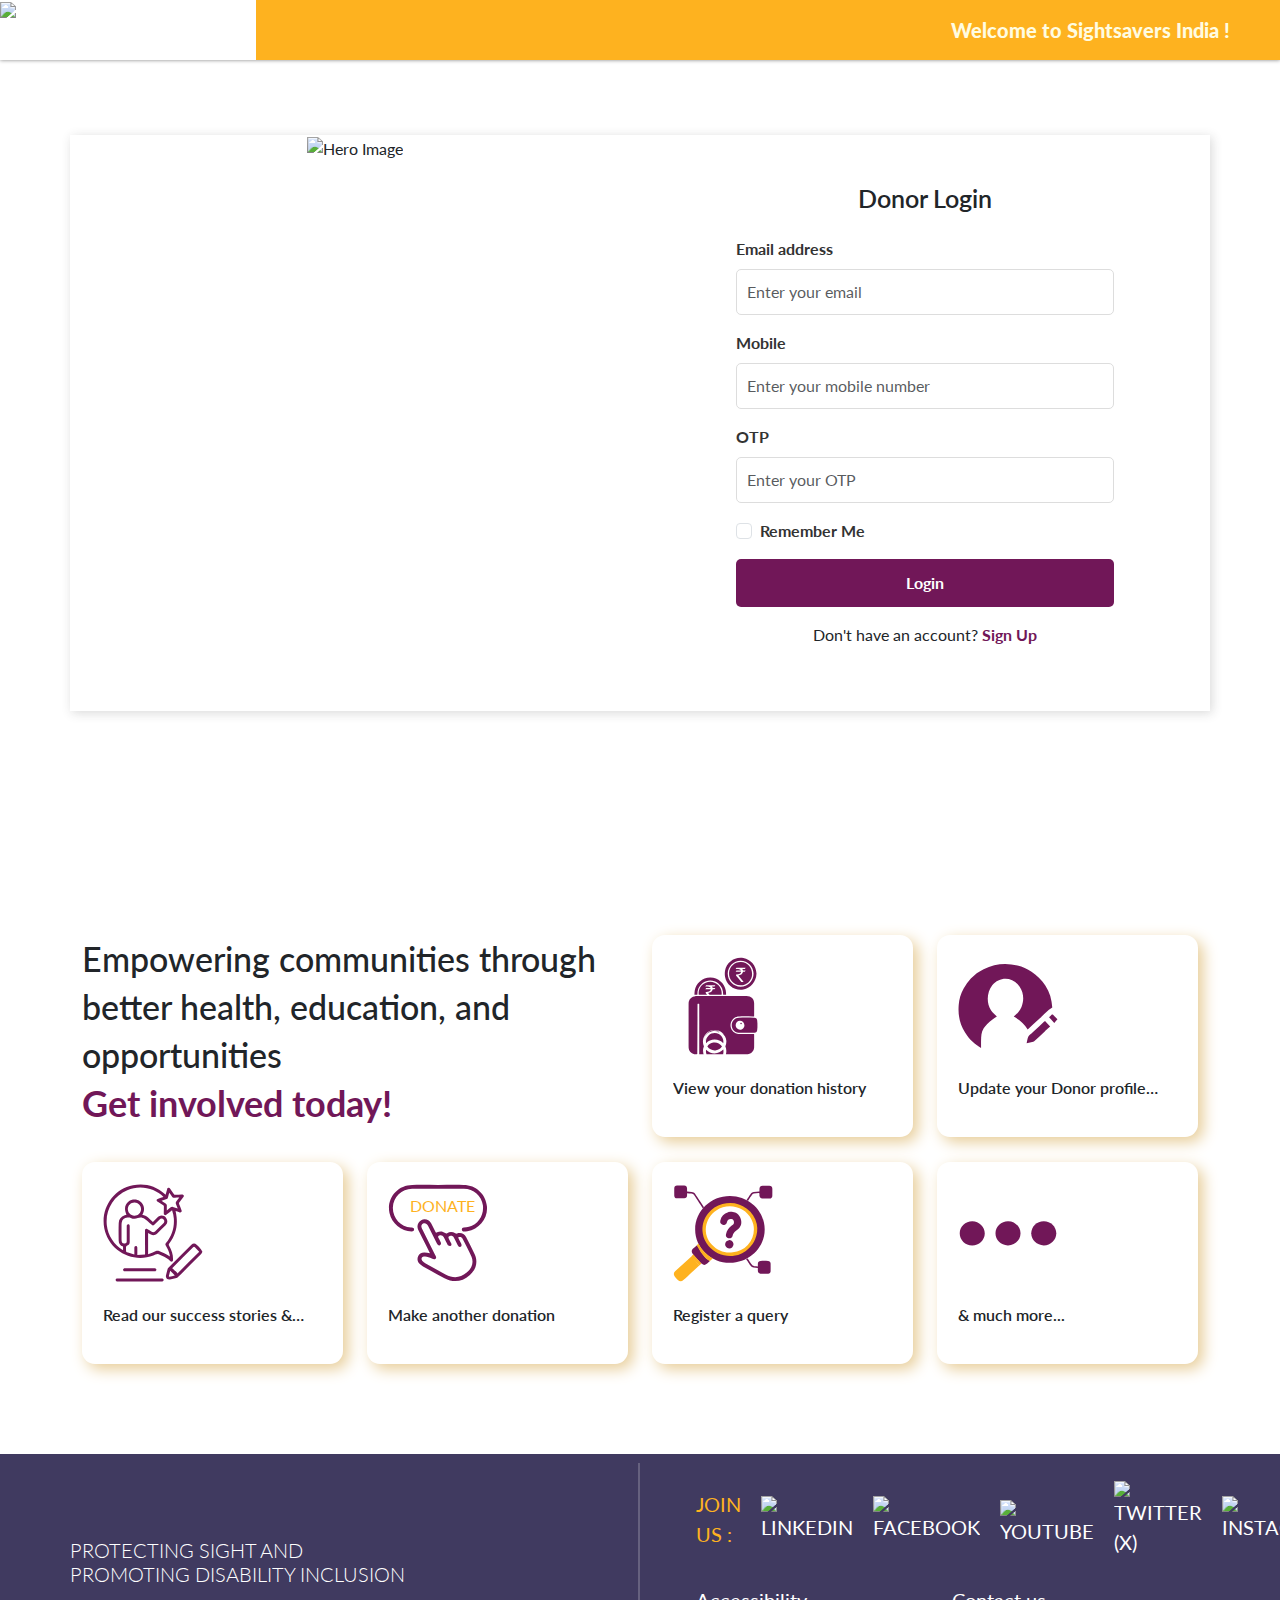
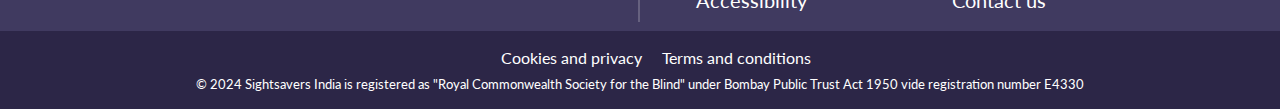
==== authPage.html @ 54d7e5cb "Add files via upload" ====
<!DOCTYPE html>
<html lang="en">

<head>
    <meta charset="UTF-8">
    <meta name="viewport" content="width=device-width, initial-scale=1.0">
    <title>Donate now!</title>
    <link href="https://cdn.jsdelivr.net/npm/bootstrap@5.3.0-alpha1/dist/css/bootstrap.min.css" rel="stylesheet">
    <link href="https://unpkg.com/swiper/swiper-bundle.min.css" rel="stylesheet">
    <!-- <link rel="stylesheet" href="https://cdnjs.cloudflare.com/ajax/libs/aos/2.3.4/aos.css" /> -->
    <link rel="stylesheet" href="style.css">
    <link rel="stylesheet" href="loginSignup.css">
    <style>
        svg {
            width: 100px;
            height: auto;
        }

        .st0 {
            fill: var(--primary-color);
        }

        .st1 {
            fill: var(--secondary-color);
        }

        .st2 {
            fill: var(--secondary-color);
        }
    </style>
</head>

<body>
    <header id="header" class="header_container">

        <div class="left_logo">
            <a href="https://www.sightsaversindia.org/" target="_blank">
                <img src="img/logo.png" alt="Sightsavers India Logo" class="img-fluid">
            </a>
        </div>

        <nav class="right_logo right_logo_auth">
            <div class="donar_name">Welcome to Sightsavers India !</div>
        </nav>

    </header>

    <main>
        <section class="auth_page">
            <div class="container">
                <div class="row row_wrap">
                    <!-- Image Column -->
                    <div class="col-md-6 col-12 login-col text-center login-left">
                        <img src="img/login_banner.webp" alt="Hero Image" class="img-fluid left_img">
                    </div>
                    <!-- Login/Signup Form Column -->
                    <div class="col-md-6 col-12 login-col">
                        <div class="loginwrap">
                            <form id="loginForm">
                                <h3 class="text-center mb-4">Donor Login </h3>
                                <div class="mb-3">
                                    <label for="email" class="form-label">Email address</label>
                                    <input type="email" class="form-control" id="email" placeholder="Enter your email">
                                </div>
                                <div class="mb-3">
                                    <label for="mobile" class="form-label">Mobile</label>
                                    <input type="text" class="form-control" id="mobile"
                                        placeholder="Enter your mobile number">
                                </div>
                                <div class="mb-3">
                                    <label for="otp" class="form-label">OTP</label>
                                    <input type="text" class="form-control" id="otp" placeholder="Enter your OTP" maxlength="6" inputmode="numeric">
                                </div>

                                <div class="mb-3 form-check">
                                    <input type="checkbox" class="form-check-input" id="rememberMe">
                                    <label class="form-check-label" for="rememberMe">Remember Me</label>
                                </div>
                                <button type="submit" class="login-btn">Login</button>
                                <div class="text-center mt-3">
                                    <p>Don't have an account? <a href="#" id="showSignup">Sign Up</a></p>
                                </div>
                            </form>

                            <!-- signup form  -->
                            <form id="signupForm">
                                <h3 class="text-center mb-4">Donor Register </h3>
                                <div class="mb-3">
                                    <label for="fname" class="form-label">Full Name</label>
                                    <input type="text" class="form-control" id="fname"
                                        placeholder="Enter your full name">
                                </div>
                                <div class="mb-3">
                                    <label for="remail" class="form-label">Email address</label>
                                    <input type="email" class="form-control" id="remail" placeholder="Enter your email">
                                </div>
                                <div class="mb-3">
                                    <label for="mobile" class="form-label">Mobile</label>
                                    <input type="text" class="form-control" id="mobile"
                                        placeholder="Enter your mobile number">
                                </div>
                                <div class="mb-3">
                                    <label for="otp" class="form-label">OTP</label>
                                    <input type="text" class="form-control" id="otp" placeholder="Enter your OTP" maxlength="6" inputmode="numeric">
                                </div>

                                <button type="submit" class="login-btn">Register</button>
                                <div class="text-center mt-3">
                                    <p>Already have an account? <a href="#" id="showLogin">Log in</a></p>
                                </div>
                            </form>
                        </div>
                    </div>
                </div>
            </div>
        </section>

        <section class="benefits-section">
            <div class="container">
                <div class="row">
                    <div class="col-lg-6 col-md-12  col-12">
                        <div class="benefits-heading">
                            <h2 class="benefits-title"><span>Empowering communities through better health, education,
                                    and opportunities</span><br><b>Get involved today! </b></h2>
                        </div>
                    </div>
                    <div class="col-lg-3 col-md-4 col-sm-6 ">
                        <div class="join-card">
                            <div class="join-icon">
                                <svg version="1.1" id="Layer_1" xmlns="http://www.w3.org/2000/svg"
                                    xmlns:xlink="http://www.w3.org/1999/xlink" x="0px" y="0px" viewBox="0 0 64 64"
                                    style="enable-background:new 0 0 64 64;" xml:space="preserve">
                                    <g>
                                        <path class="st0" d="M31.17,23.87c0,0.29-0.04,0.58-0.07,0.96c-0.61,0-3.97,0-7.3-0.01c-0.13,0-0.26,0-0.39,0
		c-0.23-0.28-0.45-0.56-0.68-0.84c-0.09-0.11-0.18-0.23-0.29-0.36c1.48-0.14,2.67-0.65,3.02-2.29c0.32,0,0.64,0,0.96,0
		c0.04,0,0.11-0.01,0.13-0.05c0.18-0.26,0.35-0.52,0.53-0.81h-1.63c-0.16-0.33-0.31-0.64-0.46-0.96h0.14c0.42,0,0.85,0,1.27,0
		c0.05,0,0.12-0.01,0.14-0.04c0.18-0.26,0.35-0.53,0.54-0.82h-0.16c-0.53,0-1.06,0-1.59,0.01c-1.31,0-2.63,0.01-3.94,0.01
		c-0.05,0-0.13,0.01-0.16,0.04c-0.18,0.26-0.35,0.52-0.55,0.82c0.55,0,1.06-0.01,1.57,0c0.51,0.01,1,0.13,1.42,0.46
		c0.15,0.12,0.28,0.27,0.36,0.47h-0.17c-0.83,0-1.66,0-2.5,0c-0.05,0-0.12,0-0.15,0.03c-0.19,0.26-0.37,0.53-0.56,0.83h3.49
		c-0.01,0.07-0.01,0.12-0.02,0.17c-0.09,0.63-0.48,1.01-1.05,1.24c-0.54,0.22-1.11,0.26-1.69,0.26c-0.14,0-0.29,0-0.43,0
		c0,0.25,0,0.49,0,0.73c0,0.05,0.03,0.1,0.06,0.14c0.27,0.32,0.54,0.64,0.81,0.96c-2.6,0.01-4.86,0.01-5.35,0.01
		c-0.03-0.38-0.07-0.67-0.07-0.96c-0.05-4.21,3.47-7.39,7.37-7.4C27.7,16.48,31.22,19.66,31.17,23.87z" />
                                        <path class="st0" d="M32.11,24.78c0.06-2.96-0.85-5.48-3.2-7.36c-1.49-1.2-3.18-1.79-5.06-1.79h0c-1.88,0-3.56,0.59-5.06,1.79
		c-2.35,1.88-3.26,4.41-3.2,7.36h-1.88c0.07-0.92,0.06-1.8,0.21-2.66c0.79-4.61,4.74-8.34,9.93-8.39h0
		c5.19,0.05,9.14,3.79,9.93,8.39c0.15,0.85,0.14,1.73,0.21,2.66H32.11z" />
                                        <path class="st0" d="M54.03,45.72c-0.04,0.49-0.11,0.99-0.13,1.48c-0.04,1.18-0.63,1.93-1.79,1.94c-3.39,0.04-6.79,0.1-10.18-0.03
		c-2.56-0.1-4.45-2.39-4.35-4.95c0.1-2.64,2.04-4.67,4.62-4.71c3.26-0.05,6.52-0.03,9.79-0.01c1.25,0.01,1.87,0.71,1.91,1.98
		c0.02,0.52,0.08,1.05,0.13,1.57C54.03,43.9,54.03,44.81,54.03,45.72z M45.71,44.25c-0.01-1.5-1.33-2.79-2.84-2.78
		c-1.53,0.02-2.78,1.29-2.78,2.83c0,1.53,1.28,2.83,2.79,2.83C44.4,47.14,45.72,45.8,45.71,44.25z" />
                                        <path class="st0" d="M19.6,62c0.03,0.29,0.08,0.57,0.15,0.84c-0.09,0-0.17,0-0.26,0c-0.11-0.88-0.08-1.76,0.12-2.63
		c0.01,0.03,0.01,0.06,0,0.09C19.54,60.86,19.54,61.43,19.6,62z" />
                                        <path class="st0"
                                            d="M21.56,51.94c-0.38,0.85-0.63,1.72-0.67,2.67C20.84,53.64,21.06,52.76,21.56,51.94z" />
                                        <path class="st0" d="M29.42,48.78c0,0,0,0.01,0,0.01c0.06,0.03,0.12,0.07,0.18,0.1c-1.16-0.55-2.39-0.64-3.64-0.53
		c0.54-0.11,1.09-0.12,1.63-0.09c-0.01-0.04-0.04-0.04-0.07-0.05c-0.02-0.01-0.05-0.02-0.07-0.03c0.85,0.05,1.64,0.29,2.37,0.72
		C29.69,48.87,29.55,48.82,29.42,48.78z" />
                                        <path class="st0" d="M29.93,48.42c-0.81-0.36-1.65-0.57-2.54-0.61c-1.96-0.09-3.72,0.48-5.25,1.71c-1.16,0.93-1.94,2.11-2.3,3.55
		c-0.02,0.08-0.04,0.17-0.08,0.24c0.39-2.09,1.48-3.69,3.3-4.78c2.35-1.4,5.07-1.16,6.95-0.09C29.99,48.47,29.96,48.44,29.93,48.42z
		" />
                                        <path class="st0" d="M31.3,57.77c0.05,0.07,0.05,0.12,0,0.2c-0.91,1.3-2.14,2.1-3.71,2.39c-0.11,0.02-0.22,0.03-0.33,0.05
		c-0.2,0.02-0.39,0.03-0.59,0.03c-1.96-0.05-3.52-0.86-4.65-2.47c-0.05-0.07-0.05-0.12,0-0.19c0.92-1.33,2.17-2.17,3.77-2.39
		C28.09,55.06,29.94,55.88,31.3,57.77z" />
                                        <path class="st0" d="M21.15,55.82c-0.16-0.93-0.1-1.84,0.19-2.72c0.29-0.89,0.77-1.66,1.45-2.3c1.81-1.74,4.47-2.02,6.54-0.89
		c2.14,1.17,3.28,3.53,2.85,5.91c-1.52-1.54-3.33-2.37-5.51-2.37C24.49,53.44,22.68,54.28,21.15,55.82z" />
                                        <path class="st0"
                                            d="M32.26,60.8c0,0.74-0.11,1.44-0.36,2.09c-3.86-0.01-7.67-0.03-10.49-0.04c-0.35-0.93-0.43-1.89-0.27-2.88
		c0-0.01,0.01-0.03,0.01-0.05c1.52,1.55,3.33,2.4,5.51,2.4c2.18,0,3.99-0.85,5.5-2.41C32.23,60.21,32.26,60.51,32.26,60.8z" />
                                        <path class="st0" d="M32.52,60.27c0.12,0.9,0.06,1.78-0.24,2.61h-0.16c0.15-0.4,0.25-0.81,0.31-1.25c0.09-0.64,0.07-1.28-0.06-1.91
		c-0.01-0.03-0.02-0.06,0-0.1C32.45,59.85,32.49,60.06,32.52,60.27z" />
                                        <path class="st0" d="M51.93,58.42c-0.03,2.36-1.9,4.42-4.2,4.46c-1.86,0.03-7.72,0.03-13.85,0.01c0.2-0.73,0.28-1.51,0.25-2.32
		c-0.03-0.91-0.24-1.79-0.6-2.63c-0.02-0.05-0.02-0.1,0-0.15c0.5-1.17,0.69-2.39,0.58-3.66c-0.08-0.9-0.34-1.75-0.8-2.53
		c-0.72-1.23-1.75-2.12-3.02-2.74c-0.23-0.11-0.48-0.21-0.72-0.32c0.24,0.06,0.48,0.15,0.71,0.25c0.84,0.35,1.59,0.83,2.26,1.44
		c-0.02-0.04-0.05-0.08-0.08-0.11c-0.2-0.24-0.4-0.47-0.62-0.68c-1.81-1.69-3.94-2.36-6.38-2c-1.65,0.24-3.06,1-4.21,2.2
		c-1.27,1.33-1.97,2.92-2.08,4.76c-0.07,1.17,0.13,2.31,0.59,3.39c0.03,0.06,0.03,0.1,0,0.16c-0.65,1.52-0.77,3.09-0.4,4.71
		c0.01,0.06,0.03,0.12,0.05,0.19c-1.5-0.01-2.46-0.01-2.61-0.01c0-0.23,0-21.55-0.01-31.95c0-0.38-1.1-0.35-1.1,0.04
		c-0.02,10.43-0.04,31.66-0.05,31.83c-2.53,0.79-5.26-1.02-5.6-3.69C10,58.61,9.98,58.16,9.98,57.7c0-8.93-0.01-17.86,0-26.8
		c0-0.59,0.02-1.18,0.14-1.75c0.42-1.98,2-3.29,4.1-3.47c0.29-0.03,0.59-0.02,0.88-0.02c10.64,0,21.29,0,31.93,0
		c3.03,0,4.88,1.8,4.9,4.81c0.02,2.51,0.01,5.03,0,7.54c0,0.18-0.02,0.36-0.04,0.63H51c-2.89,0-5.78-0.03-8.66,0.01
		c-2.9,0.04-5.17,2.14-5.5,5.04c-0.32,2.8,1.44,5.39,4.2,6.09c0.59,0.15,1.21,0.18,1.82,0.19c2.7,0.02,5.4,0.01,8.1,0.01h0.91
		c0.03,0.18,0.06,0.31,0.06,0.43C51.94,53.08,51.96,55.75,51.93,58.42z" />
                                        <path class="st0" d="M53.42,11.23c-0.17-5.08-3.63-9.19-8.41-10.02c-5.51-0.95-10.79,2.74-11.71,8.18
		c-0.11,0.65-0.16,1.29-0.16,1.92c0,0.63,0.05,1.27,0.16,1.92c0.92,5.44,6.2,9.13,11.71,8.18c4.78-0.82,8.23-4.94,8.41-10.02
		c0-0.03,0-0.06,0-0.09C53.43,11.28,53.43,11.26,53.42,11.23z M43.31,19.66c-4.52,0.03-8.25-3.69-8.28-8.25v-0.18
		c0.03-4.56,3.76-8.28,8.28-8.25c4.52,0.03,8.24,3.8,8.25,8.34C51.55,15.86,47.82,19.63,43.31,19.66z" />
                                        <path class="st0" d="M43.51,3.88c-4.07-0.13-7.49,3.02-7.65,7.03c-0.17,4.32,3,7.74,7.31,7.88c3.87,0.13,7.33-3.11,7.45-6.98
		C50.76,7.39,47.73,4.01,43.51,3.88z M44.82,9.25h1.63c-0.18,0.28-0.35,0.55-0.53,0.81c-0.02,0.03-0.08,0.04-0.13,0.05
		c-0.32,0-0.64,0-0.96,0c-0.35,1.64-1.54,2.15-3.02,2.29c0.1,0.13,0.19,0.25,0.29,0.36c0.96,1.2,1.93,2.4,2.89,3.6
		c0.05,0.06,0.07,0.15,0.11,0.22c-0.01,0.02-0.03,0.04-0.04,0.06c-0.41,0-0.82,0-1.22,0c-0.04,0-0.1-0.04-0.13-0.07
		c-1.1-1.3-2.2-2.6-3.29-3.9c-0.03-0.04-0.06-0.09-0.06-0.14c-0.01-0.24,0-0.49,0-0.73c0.14,0,0.28,0,0.43,0
		c0.58,0.01,1.15-0.04,1.69-0.26c0.57-0.23,0.96-0.61,1.05-1.24c0.01-0.05,0.01-0.11,0.02-0.17h-3.49c0.2-0.29,0.38-0.56,0.56-0.83
		c0.02-0.03,0.1-0.03,0.15-0.03c0.83,0,1.66,0,2.5,0h0.17c-0.08-0.2-0.21-0.35-0.36-0.47c-0.41-0.33-0.9-0.45-1.42-0.46
		c-0.51-0.01-1.02,0-1.57,0c0.2-0.3,0.37-0.57,0.55-0.82c0.02-0.03,0.1-0.04,0.16-0.04c1.31,0,2.63-0.01,3.94-0.01
		c0.53,0,1.06,0,1.59-0.01h0.16c-0.19,0.29-0.36,0.56-0.54,0.82c-0.02,0.03-0.09,0.04-0.14,0.04c-0.42,0-0.85,0-1.27,0h-0.14
		C44.51,8.61,44.66,8.92,44.82,9.25z" />
                                        <circle class="st0" cx="43.55" cy="43.25" r="0.49" />
                                    </g>
                                </svg>

                            </div>
                            <div class="join-content">
                                <p>View your donation history</p>
                            </div>
                        </div>
                    </div>
                    <div class="col-lg-3 col-md-4  col-sm-6">
                        <div class="join-card">
                            <div class="join-icon">
                                <svg version="1.1" id="Layer_1" xmlns="http://www.w3.org/2000/svg"
                                    xmlns:xlink="http://www.w3.org/1999/xlink" x="0px" y="0px" viewBox="0 0 64 64"
                                    style="enable-background:new 0 0 64 64;" xml:space="preserve">
                                    <g>
                                        <path class="st0" d="M60.33,33c-0.85,0.57-1.57,0.94-2.15,1.46c-1.95,1.77-3.85,3.6-5.78,5.39c-2.58,2.38-5.19,4.74-7.81,7.13
		c-2.2-3.6-5.25-6.27-8.9-8.19c0.99-0.96,2.04-1.82,2.86-2.85c0.82-1.03,1.62-2.16,2.09-3.38c1.71-4.47,1.49-8.91-1.18-12.92
		c-4.56-6.84-12.95-6.54-17.54-0.98c-3.31,4.02-4,11.28-0.83,16.02c1.02,1.53,2.51,2.75,3.77,4.1c-0.89,0.6-1.99,1.26-3,2.04
		c-1.1,0.85-2.18,1.74-3.15,2.74c-1.77,1.83-3.27,3.88-3.68,6.48c-0.2,1.27-0.23,2.57-0.26,3.86c-0.04,1.61-0.01,3.22-0.01,4.93
		c-2.05-1.09-3.74-2.46-5.38-3.94c-1.94-1.75-3.45-3.81-4.86-5.98c-3.5-5.37-4.57-11.29-4.07-17.57c0.3-3.74,1.27-7.35,3.17-10.59
		c1.31-2.23,2.86-4.37,4.59-6.28c2.3-2.54,5.09-4.54,8.19-6.05c6.94-3.38,14.18-4.17,21.69-2.28c3.21,0.81,6.18,2.12,8.97,3.92
		c3.58,2.31,6.46,5.26,8.82,8.81C58.76,23.19,60,27.94,60.33,33C60.33,33.08,60.31,33.16,60.33,33z" />
                                        <path class="st0"
                                            d="M55.7,41.54c1.07,1.17,2.13,2.33,3.28,3.58c-0.98,0.88-1.95,1.76-2.92,2.63c-0.18,0.16-0.36,0.33-0.53,0.49
		c-2.26,2.12-4.51,4.23-6.77,6.34c-0.17,0.16-0.38,0.33-0.6,0.37c-1.36,0.28-2.73,0.52-4.23,0.81c0.36-1.47,0.49-2.96,1.11-4.19
		c0.51-1,1.61-1.7,2.47-2.52c0.21-0.2,0.47-0.35,0.68-0.54c2.34-2.19,4.67-4.38,7-6.57C55.27,41.87,55.38,41.79,55.7,41.54z" />
                                        <path class="st0" d="M63.66,40.45c-0.68,0.78-1.3,1.49-2.05,2.36c-1.17-1.25-2.26-2.41-3.34-3.55c0.59-0.61,1.16-1.25,1.79-1.81
		c0.14-0.12,0.62-0.06,0.77,0.08C61.83,38.51,62.77,39.53,63.66,40.45z" />
                                    </g>
                                </svg>
                            </div>
                            <div class="join-content">
                                <p>Update your Donor profile information</p>
                            </div>
                        </div>
                    </div>
                    <div class="col-lg-3 col-md-4  col-sm-6 ">
                        <div class="join-card">
                            <div class="join-icon">
                                <svg version="1.1" id="Layer_1" xmlns="http://www.w3.org/2000/svg"
                                    xmlns:xlink="http://www.w3.org/1999/xlink" x="0px" y="0px" viewBox="0 0 64 64"
                                    style="enable-background:new 0 0 64 64;" xml:space="preserve">

                                    <g>
                                        <path class="st0" d="M40.08,7.5C40.4,6.31,40.71,5.21,41,4.1c0.13-0.48,0.27-0.92,0.84-1.03c0.56-0.1,0.87,0.24,1.15,0.65
		c0.8,1.15,1.6,2.3,2.44,3.43c0.15,0.21,0.5,0.38,0.75,0.38c1.38-0.03,2.76-0.12,4.14-0.2c0.52-0.03,1.01-0.03,1.3,0.5
		c0.27,0.51,0.02,0.9-0.28,1.3c-0.81,1.06-1.58,2.15-2.41,3.2c-0.33,0.41-0.35,0.76-0.16,1.23c0.5,1.21,0.95,2.44,1.42,3.66
		c0.19,0.48,0.34,0.96-0.09,1.39c-0.4,0.4-0.86,0.28-1.33,0.11c-0.76-0.27-1.52-0.51-2.31-0.78c0.23,1.36,0.52,2.63,0.66,3.93
		c0.67,6.24-0.92,11.88-4.72,16.88c-0.39,0.52-0.37,0.85-0.07,1.35c1.67,2.78,2.58,5.76,2.49,9.03c-0.01,0.5-0.04,0.97-0.58,1.18
		c-0.52,0.2-0.9-0.04-1.25-0.42c-1.46-1.58-3.31-2.57-5.26-3.39c-0.92-0.39-1.82-1.06-2.75-1.08c-0.91-0.02-1.83,0.61-2.74,0.96
		C18.73,51.6,3.57,43.21,0.81,28.98C-1.64,16.31,6.57,3.94,19.19,1.49c7.63-1.48,14.43,0.42,20.32,5.53
		C39.67,7.16,39.84,7.3,40.08,7.5z M42.82,47.11c-0.06-0.44-0.08-0.71-0.13-0.97c-0.37-2.23-1.45-4.17-2.54-6.1
		c-0.35-0.61-0.33-1.11,0.14-1.66c3.8-4.54,5.44-9.79,5.04-15.67c-0.12-1.8-0.49-3.56-1.14-5.34c-1.2,0.96-2.35,1.88-3.48,2.8
		c-0.39,0.31-0.77,0.57-1.29,0.31c-0.52-0.26-0.53-0.73-0.52-1.22c0.03-1.38,0.03-2.76,0.07-4.14c0.01-0.38-0.1-0.62-0.44-0.82
		c-1.17-0.73-2.31-1.51-3.47-2.25c-0.44-0.28-0.82-0.58-0.73-1.18c0.09-0.58,0.55-0.72,1.01-0.86c1.11-0.34,2.23-0.69,3.38-1.05
		c-5.36-5.42-14.64-7.94-23.16-4.37C6.62,8.31,1.39,17.25,2.45,27c0.36,3.31,1.48,6.38,3.29,9.17c1.81,2.8,4.14,5.07,7.09,6.8
		c0-0.88,0-1.62,0-2.37c-1.89-0.5-2.75-1.88-2.79-3.67c-0.08-3.8-0.12-7.61,0.02-11.41c0.09-2.44,1.45-4.13,3.8-4.94
		c0.38-0.13,0.77-0.23,1.16-0.34c-1.59-3.76-1.14-6.48,1.37-8.42c2.17-1.68,5.24-1.69,7.45-0.01c1.1,0.84,1.85,1.92,2.2,3.26
		c0.49,1.85,0.16,3.58-0.91,5.22c1.47,0.24,2.69,0.84,3.73,1.81c1,0.94,2,1.89,3.06,2.89c0.99-1.01,1.92-1.97,2.87-2.9
		c0.32-0.31,0.68-0.62,1.07-0.82c1.59-0.82,3.51-0.36,4.56,1.05c1.1,1.48,0.98,3.44-0.35,4.77c-1.76,1.76-3.57,3.48-5.37,5.2
		c-1.37,1.31-3.1,1.45-4.72,0.42c-0.37-0.24-0.75-0.46-1.12-0.68c0,4.5,0,8.92,0,13.58c1.78-0.73,3.42-1.37,5.02-2.09
		c0.56-0.25,1.03-0.33,1.61-0.08C37.93,44.53,40.47,45.45,42.82,47.11z M26.92,45.69c0-0.45,0-0.71,0-0.98
		c-0.02-4.71-0.04-9.42-0.06-14.12c0-1.16,0.68-1.56,1.68-0.97c0.8,0.47,1.59,0.96,2.37,1.45c1,0.63,1.73,0.58,2.57-0.22
		c1.7-1.63,3.39-3.27,5.07-4.91c0.83-0.82,0.91-1.87,0.23-2.59c-0.76-0.79-1.81-0.75-2.69,0.11c-1.09,1.08-2.18,2.18-3.27,3.26
		c-0.59,0.59-1.01,0.62-1.65,0.07c-0.93-0.8-1.81-1.64-2.73-2.45c-0.54-0.48-1.05-1.04-1.67-1.38c-1.41-0.78-2.86-1.23-4.51-0.51
		c-1.47,0.64-3.03,0.6-4.49-0.08c-0.71-0.33-1.38-0.35-2.1-0.26c-2.13,0.27-3.38,1.35-3.71,3.27c-0.08,0.49-0.09,0.99-0.09,1.49
		c-0.01,3.01-0.01,6.02,0,9.03c0,0.45,0.01,0.91,0.09,1.35c0.2,1.12,0.75,1.52,1.84,1.41c1.19-0.12,1.39-0.36,1.39-1.68
		c0-3.12,0-6.25,0-9.37c0-0.72,0.38-1.16,0.96-1.16c0.58,0,0.94,0.43,0.94,1.16c0,3.33,0,6.65,0,9.98c0,0.99-0.28,1.99-1.23,2.31
		c-1.19,0.4-1.19,1.19-1.12,2.13c0.02,0.23,0,0.45,0,0.68c0,1.35-0.02,1.39,1.28,1.84c1.31,0.45,2.64,0.81,4.05,1.24
		c0-0.43,0-0.65,0-0.88c0-1.15-0.01-2.31,0-3.46c0.01-0.68,0.38-1.1,0.94-1.11c0.56-0.01,0.94,0.41,0.96,1.08
		c0.01,0.25,0,0.5,0,0.75c0,1.24,0,2.48,0,3.9C23.67,45.95,25.26,45.82,26.92,45.69z M24.35,16.8c0.06-2.32-1.8-4.27-4.14-4.33
		c-2.31-0.06-4.28,1.83-4.33,4.15c-0.05,2.32,1.79,4.25,4.15,4.33C22.33,21.03,24.29,19.15,24.35,16.8z M47.83,16.39
		c-0.42-1.1-0.76-2.08-1.15-3.03c-0.22-0.54-0.16-0.99,0.2-1.45c0.64-0.81,1.24-1.65,1.95-2.59C47.79,9.37,46.89,9.36,46,9.47
		c-0.93,0.12-1.54-0.21-2.01-1.01c-0.45-0.76-1.01-1.45-1.59-2.27c-0.29,1.08-0.57,1.98-0.77,2.91c-0.16,0.75-0.56,1.16-1.31,1.35
		c-0.92,0.23-1.82,0.56-2.86,0.89c0.97,0.63,1.78,1.2,2.63,1.71c0.57,0.34,0.8,0.79,0.77,1.45c-0.04,0.98-0.01,1.97-0.01,3.09
		c0.9-0.72,1.71-1.36,2.5-2.02c0.43-0.36,0.86-0.44,1.38-0.25C45.71,15.68,46.7,16,47.83,16.39z" />
                                        <path class="st0" d="M63.62,44c-0.35,0.61-0.55,1.22-0.96,1.63c-4.92,4.94-9.86,9.85-14.81,14.76c-0.21,0.21-0.52,0.37-0.81,0.44
		c-1.38,0.34-2.77,0.68-4.16,0.96c-1.6,0.32-2.94-1.04-2.58-2.64c0.31-1.39,0.68-2.76,1.06-4.14c0.08-0.29,0.28-0.57,0.5-0.78
		c4.9-4.89,9.81-9.78,14.72-14.66c1.04-1.04,2.31-1.02,3.36,0.01c0.92,0.91,1.86,1.79,2.72,2.75C63.05,42.79,63.27,43.39,63.62,44z
		 M47.74,57.75c-0.11,0.11-0.21,0.22-0.32,0.32c0.04-0.01,0.09-0.02,0.12-0.04c4.58-4.55,9.15-9.1,13.73-13.64
		c0.29-0.29,0.28-0.51-0.01-0.79c-0.82-0.81-1.65-1.61-2.44-2.46c-0.42-0.46-0.69-0.45-1.14-0.01c-4.41,4.42-8.85,8.82-13.27,13.23
		c-0.12,0.12-0.22,0.26-0.33,0.39c0.11-0.08,0.22-0.17,0.33-0.25C45.52,55.58,46.63,56.66,47.74,57.75z M45.97,59.15
		c-1.04-1.04-1.95-1.94-2.97-2.95c-0.31,1.22-0.56,2.2-0.81,3.19c-0.09,0.35-0.02,0.64,0.4,0.55
		C43.64,59.71,44.68,59.45,45.97,59.15z" />
                                        <path class="st0"
                                            d="M23.47,62.99c-4.64,0-9.28,0-13.92,0c-0.2,0-0.41,0.01-0.61-0.01c-0.48-0.06-0.79-0.33-0.83-0.83
		c-0.05-0.53,0.21-0.87,0.7-1.01c0.19-0.06,0.4-0.04,0.61-0.04c9.35,0,18.69,0,28.04,0c0.18,0,0.37-0.02,0.54,0.02
		c0.53,0.12,0.85,0.45,0.81,1c-0.04,0.51-0.36,0.82-0.88,0.87c-0.2,0.02-0.41,0.01-0.61,0.01C32.71,62.99,28.09,62.99,23.47,62.99z" />
                                        <path class="st0" d="M23.48,56.48c-3.12,0-6.25,0-9.37,0c-0.25,0-0.57,0.05-0.72-0.08c-0.27-0.23-0.59-0.58-0.58-0.88
		c0-0.29,0.33-0.64,0.61-0.85c0.18-0.14,0.52-0.09,0.79-0.09c6.18,0,12.36,0,18.54,0c0.14,0,0.27-0.01,0.41,0
		c0.62,0.04,1.02,0.43,1.02,0.96c-0.01,0.53-0.41,0.92-1.04,0.93c-1.68,0.01-3.35,0.01-5.03,0.01
		C26.56,56.48,25.02,56.48,23.48,56.48z" />
                                    </g>
                                </svg>

                            </div>
                            <div class="join-content">
                                <p>Read our success stories & know how we have been making a CHANGE</p>
                            </div>
                        </div>
                    </div>
                    <div class="col-lg-3 col-md-4  col-sm-6 ">
                        <div class="join-card">
                            <div class="join-icon">
                                <svg version="1.1" id="Layer_1" xmlns="http://www.w3.org/2000/svg"
                                    xmlns:xlink="http://www.w3.org/1999/xlink" x="0px" y="0px" viewBox="0 0 64 64"
                                    style="enable-background:new 0 0 64 64;" xml:space="preserve">
                                    <g>
                                        <path class="st0"
                                            d="M32.05,1.2c5.43,0,10.87-0.01,16.3,0c8,0.01,14.26,5.82,14.98,13.88c0.67,7.5-4.9,14.49-12.56,15.76
                               c-0.71,0.12-1.45,0.16-2.17,0.17c-0.73,0-1.3-0.33-1.35-1.14c-0.04-0.85,0.48-1.23,1.27-1.33c1.09-0.14,2.22-0.19,3.27-0.48
                               c6.01-1.63,9.75-7.44,8.94-13.78C59.98,8.29,54.7,3.68,48.54,3.67c-11.04-0.02-22.08-0.01-33.12,0C8.76,3.67,3.3,9,3.12,15.64
                               C2.92,22.46,8.02,28.1,14.73,28.5c0.17,0.01,0.35,0.02,0.52,0.02c0.82,0.04,1.43,0.32,1.45,1.26c0.01,0.79-0.58,1.24-1.59,1.23
                               c-6.67-0.05-12.76-5.1-14.16-11.74C-1.04,9.88,5.91,1.25,15.54,1.2C21.05,1.18,26.55,1.2,32.05,1.2z" />
                                        <path class="st0" d="M26.85,44.98c-1.34-2.68-2.63-5.28-3.92-7.87c-1.18-2.35-2.37-4.69-3.53-7.05c-1.18-2.38-0.38-5.07,1.86-6.27
                               c2.24-1.21,5.06-0.36,6.34,1.97c0.91,1.67,1.72,3.39,2.57,5.09c0.17,0.33,0.35,0.66,0.57,1.05c0.27-0.13,0.49-0.21,0.69-0.32
                               c1.81-0.95,3.54-0.79,5.16,0.41c0.45,0.33,0.72,0.43,1.24,0.11c1.76-1.09,3.52-1.02,5.26,0.13c0.28,0.18,0.77,0.22,1.1,0.11
                               c2.29-0.75,4.65,0.03,5.78,2.19c1.94,3.71,3.87,7.43,5.58,11.24c2.11,4.71,0.85,9.53-3.12,13.04c-5.02,4.44-10.34,5.2-16.29,2.11
                               c-4.63-2.4-9.16-5.01-13.71-7.56c-0.75-0.42-1.44-0.97-2.07-1.55c-1.47-1.36-1.83-2.97-1.14-4.71c0.64-1.62,2.19-2.65,4.12-2.58
                               C24.44,44.57,25.56,44.81,26.85,44.98z M44.89,34.84c0.61,1.23,1.22,2.46,1.84,3.69c0.57,1.14,0.47,1.88-0.29,2.24
                               c-0.73,0.35-1.35,0-1.9-1.08c-0.78-1.54-1.54-3.1-2.33-4.63c-0.57-1.1-1.53-1.49-2.58-1.11c-1.04,0.37-1.17,0.7-0.69,1.68
                               c0.52,1.06,1.06,2.1,1.56,3.16c0.32,0.69,0.03,1.35-0.6,1.53c-0.44,0.12-1.06-0.19-1.53-0.43c-0.23-0.12-0.32-0.52-0.46-0.79
                               c-0.73-1.45-1.43-2.92-2.19-4.36c-0.61-1.15-1.8-1.57-2.89-1.09c-0.67,0.29-0.99,0.66-0.56,1.43c0.56,0.99,1.06,2.02,1.52,3.06
                               c0.3,0.69,0.12,1.31-0.6,1.66c-0.69,0.33-1.2,0.02-1.59-0.56c-0.15-0.23-0.26-0.49-0.39-0.73c-1.87-3.74-3.73-7.49-5.6-11.23
                               c-0.69-1.38-2.02-1.93-3.15-1.34c-1.15,0.6-1.44,1.83-0.74,3.23c2.81,5.63,5.64,11.25,8.45,16.89c0.37,0.74,1.09,1.52,0.31,2.36
                               c-0.83,0.89-1.64,0.16-2.45-0.17c-1.66-0.69-3.32-1.49-5.18-1.17c-0.51,0.09-1.16,0.6-1.33,1.06c-0.17,0.47,0.02,1.28,0.36,1.66
                               c0.61,0.68,1.4,1.24,2.21,1.69c4.22,2.37,8.44,4.74,12.71,7.02c5.11,2.73,9.31,2.32,13.57-1.19c3.33-2.75,4.63-6.4,3.07-10.05
                               c-1.69-3.97-3.75-7.78-5.71-11.63C47.17,34.56,46.14,34.32,44.89,34.84z" />
                                        <text transform="matrix(1 0 0 1 14.0554 18.6468)" class="st0 st1 st2"
                                            font-size="10">DONATE</text>
                                    </g>
                                </svg>
                            </div>
                            <div class="join-content">
                                <p>Make another donation</p>
                            </div>
                        </div>
                    </div>
                    <div class="col-lg-3 col-md-4  col-sm-6 ">
                        <div class="join-card">
                            <div class="join-icon">
                                <svg version="1.1" id="Layer_1" xmlns="http://www.w3.org/2000/svg"
                                    xmlns:xlink="http://www.w3.org/1999/xlink" x="0px" y="0px" viewBox="0 0 64 64"
                                    style="enable-background:new 0 0 64 64;" xml:space="preserve">

                                    <g>
                                        <path class="st0" d="M19.84,15.52c-0.2,0.31-0.45,0.57-0.73,0.8c-0.3-0.5-4.01-6.1-5.53-8.43c-0.46-0.7-0.99-1.08-1.85-1.1
		c-0.91-0.02-1.81-0.16-2.71-0.24c-0.01,0.49,0,0.99-0.02,1.48C8.96,9.12,8.32,9.79,7.24,9.8c-1.58,0.02-3.16,0.02-4.74,0
		C1.49,9.79,0.83,9.16,0.81,8.13c-0.04-1.6-0.04-3.21,0-4.81c0.02-1.06,0.68-1.67,1.75-1.69c1.56-0.02,3.11-0.02,4.66,0
		C8.3,1.65,8.96,2.33,8.99,3.41C9.01,4.1,9,4.79,9.01,5.48c1,0.1,2.01,0.22,3.01,0.31c0.88,0.07,1.62,0.39,2.12,1.15
		C15.73,9.37,19.53,15.08,19.84,15.52z" />
                                        <path class="st0" d="M62.47,56.43c-0.02,0.89-0.66,1.55-1.54,1.57c-1.67,0.03-3.35,0.03-5.03,0c-0.92-0.02-1.54-0.68-1.58-1.62
		c-0.03-0.64-0.02-1.28-0.02-1.92c-0.92-0.11-1.84-0.23-2.76-0.32c-0.73-0.07-1.33-0.37-1.74-0.96c-0.74-1.09-2.74-4.17-3.06-4.57
		c0.31-0.17,0.61-0.33,0.92-0.5c0.31,0.47,2.01,2.98,2.49,3.8c0.46,0.78,1.02,1.27,1.96,1.29c0.73,0.02,1.46,0.11,2.19,0.18
		c0.01-0.62,0-1.23,0.02-1.85c0.04-0.99,0.71-1.66,1.7-1.68c1.6-0.02,3.2-0.02,4.8,0c0.96,0.01,1.64,0.67,1.65,1.62
		C62.5,53.13,62.5,54.78,62.47,56.43z" />
                                        <path class="st0" d="M63.57,8.08c-0.01,1.13-0.64,1.82-1.76,1.85c-1.58,0.04-3.15,0.04-4.73,0c-0.94-0.02-1.42-0.48-1.65-1.38
		c-0.22-0.5-0.1-1.02-0.09-1.53c0-0.45-0.11-0.62-0.58-0.56c-1.02,0.12-2.06,0.2-3.08,0.31c-0.49,0.06-0.84,0.35-1.11,0.77
		c-0.58,0.88-2.35,3.45-2.54,3.93c-0.33-0.14-0.67-0.27-0.91-0.56c0.24-0.37,2.09-3.14,2.77-4.16c0.41-0.61,1.02-0.92,1.74-1
		c1.22-0.12,2.45-0.22,3.68-0.33c0.02-0.61,0.02-1.23,0.05-1.84c0.06-1.21,0.71-1.84,1.93-1.85c1.45-0.01,2.91-0.01,4.36,0
		c1.24,0.01,1.92,0.68,1.93,1.92C63.59,5.13,63.59,6.6,63.57,8.08z" />
                                        <path class="st0" d="M36.43,8.31c-12.29,0-22.25,9.57-22.25,21.38s9.96,21.38,22.25,21.38c12.29,0,22.25-9.57,22.25-21.38
		S48.72,8.31,36.43,8.31z M36.43,45.94c-9.34,0-16.91-7.27-16.91-16.25c0-8.97,7.57-16.25,16.91-16.25s16.91,7.27,16.91,16.25
		C53.34,38.66,45.77,45.94,36.43,45.94z" />
                                        <path class="st1" d="M16.8,52.8c-2.46,2.27-4.92,4.54-7.39,6.8c-0.92,0.85-1.85,1.7-2.78,2.54c-1.15,1.04-2.47,1-3.53-0.12
		c-0.64-0.68-1.27-1.37-1.89-2.07c-0.96-1.08-0.92-2.45,0.14-3.43c3.41-3.13,6.83-6.24,10.25-9.36c0.18,0.02,0.31,0.14,0.43,0.26
		c1.58,1.61,3.08,3.3,4.56,5C16.7,52.52,16.79,52.64,16.8,52.8z" />
                                        <path class="st0"
                                            d="M23.62,49.99c-0.64,0.45-1.11,1.09-1.74,1.56c-1.53,1.13-2.1,1.15-3.64,0.04c-0.79-0.39-1.19-1.17-1.75-1.78
		c-1.2-1.31-2.44-2.58-3.53-3.97c-0.21-0.62-0.8-1.01-0.92-1.71c-0.13-0.83,0.06-1.55,0.65-2.05c0.84-0.71,1.56-1.55,2.49-2.16
		c0.41,0,0.5,0.35,0.64,0.61c1.31,2.41,2.77,4.71,4.59,6.77c0.69,0.78,1.5,1.41,2.33,2.04C23.03,49.55,23.39,49.68,23.62,49.99z" />
                                        <path class="st2" d="M23.62,49.99c-1.37-0.56-2.42-1.55-3.38-2.63c-1.88-2.09-3.36-4.45-4.66-6.92c-0.1-0.19-0.26-0.35-0.4-0.52
		c0.35-0.39,0.71-0.77,1.06-1.16c2.07,4.14,5.22,7.25,9.22,9.54C24.86,48.85,24.22,49.44,23.62,49.99z" />
                                        <path class="st2" d="M12.96,45.83c0.16,0,0.27,0.1,0.37,0.21c1.59,1.76,3.18,3.52,4.77,5.29c0.06,0.07,0.1,0.17,0.15,0.25
		c-0.48,0.4-0.95,0.81-1.43,1.21c-1.17-1.26-2.34-2.52-3.51-3.78c-0.57-0.61-1.12-1.24-1.69-1.86
		C12.06,46.71,12.51,46.27,12.96,45.83z" />
                                        <path class="st1" d="M53.61,26.21c-0.88-4.04-3.08-7.29-6.35-9.74c-4.69-3.51-9.96-4.5-15.63-2.97c-3.71,1.01-6.8,3.02-9.21,6.06
		c-2.99,3.78-4.06,8.09-3.35,12.8c0.45,2.97,1.7,5.67,3.68,7.93c3.66,4.17,8.3,6.32,13.87,6.44c0.37,0,0.74-0.02,1.11,0
		c0.4,0.03,0.78-0.09,1.16-0.14c3.89-0.49,7.14-2.3,9.87-5.01c1.63-1.61,2.91-3.51,3.8-5.66C53.86,32.78,54.33,29.55,53.61,26.21z
		 M51.77,29.79c-0.04,3.78-1.31,7.05-3.91,9.83c-2.61,2.79-5.86,4.28-9.58,4.74c-5.25,0.65-9.72-1.02-13.35-4.84
		c-6.18-6.5-4.85-16.92,2.75-21.98c7.8-5.19,18.6-2.38,22.63,5.9C51.28,25.45,51.82,27.55,51.77,29.79z" />
                                        <path class="st0" d="M37.81,41.2c-0.87,0.82-2.22,0.89-3.24,0.18c-0.97-0.69-1.4-1.69-1.13-2.72c0.31-1.19,1.08-1.88,2.3-2.08
		c0.94-0.15,1.96,0.34,2.54,1.25C39.01,39.06,38.85,40.23,37.81,41.2z" />
                                        <path class="st0" d="M43.17,27.49c-0.58,1.37-1.71,2.26-2.84,3.14c-1.11,0.86-1.88,1.91-2.22,3.29c-0.35,1.38-1.92,1.87-3.38,1.11
		c-0.82-0.55-1.01-1.31-0.81-2.25c0.52-2.32,1.83-4.1,3.67-5.54c0.37-0.29,0.7-0.62,1.06-0.92c0.67-0.55,0.47-2.8-0.72-3.17
		c-1.53-0.48-3.04,0.03-3.37,1.77c-0.19,0.99-0.73,1.67-1.72,1.9c-0.9,0.22-1.64-0.14-2.21-0.84c-0.49-0.61-0.42-1.33-0.34-2.05
		c0.65-2.73,2.3-4.51,5.02-5.25c0.28-0.08,4.56-1.18,7.25,2.54C43.67,22.73,44.25,25.69,43.17,27.49z" />
                                    </g>
                                </svg>
                            </div>
                            <div class="join-content">
                                <p>Register a query</p>
                            </div>
                        </div>
                    </div>
                    <div class="col-lg-3 col-md-4  col-sm-6">
                        <div class="join-card">
                            <div class="join-icon">
                                <svg version="1.1" id="Layer_1" xmlns="http://www.w3.org/2000/svg"
                                    xmlns:xlink="http://www.w3.org/1999/xlink" x="0px" y="0px" viewBox="0 0 64 64"
                                    style="enable-background:new 0 0 64 64;" xml:space="preserve">
                                    <g>
                                        <path class="st0" d="M46.87,32.23c-0.02-4.29,3.61-7.8,8.04-7.78c4.37,0.02,7.98,3.51,7.99,7.73c0.01,4.3-3.61,7.8-8.04,7.78
		C50.48,39.93,46.89,36.46,46.87,32.23z" />
                                        <path class="st0" d="M17.13,32.3c-0.02,4.18-3.71,7.68-8.06,7.65c-4.43-0.03-8-3.54-7.97-7.85c0.03-4.21,3.66-7.67,8.04-7.66
		C13.55,24.46,17.15,28.01,17.13,32.3z" />
                                        <path class="st0" d="M40.01,32.25c-0.06,4.29-3.77,7.79-8.16,7.7c-4.41-0.09-7.93-3.6-7.86-7.85c0.06-4.24,3.71-7.69,8.09-7.65
		C36.45,24.49,40.07,28.05,40.01,32.25z" />
                                    </g>
                                </svg>

                            </div>
                            <div class="join-content">
                                <p>& much more...</p>
                            </div>
                        </div>
                    </div>

                </div>
            </div>
        </section>

    </main>

    <footer>
        <div class="container">
            <div class="footer_wrapper">
                <div class="row top_footer">
                    <div class="col-md-6 footer_left">
                        <div class="footer_logo">
                            <img src="img/flogo.png" alt="">

                        </div>
                        <div class="footer_text">
                            PROTECTING SIGHT AND <br> PROMOTING DISABILITY INCLUSION
                        </div>
                    </div>
                    <div class="col-md-6">
                        <div class="social_media">Join us :
                            <div class="icons_box">
                                <a href="https://www.linkedin.com/in/sightsavers-india-16395093/" target="_blank">
                                    <img src="img/linkedin.png" alt="LinkedIn">
                                </a>
                            </div>
                            <div class="icons_box">
                                <a href="https://www.facebook.com/SightsaversIndia/" target="_blank">
                                    <img src="img/facebook-app-symbol.png" alt="Facebook">
                                </a>
                            </div>
                            <div class="icons_box pt-2">
                                <a href="https://www.youtube.com/user/SightsaversIN" target="_blank">
                                    <img src="img/youtube.png" alt="YouTube">
                                </a>
                            </div>
                            <div class="icons_box">
                                <a href="https://x.com/sightsaversIN" target="_blank">
                                    <img src="img/twitter.png" alt="Twitter (X)">
                                </a>
                            </div>
                            <div class="icons_box">
                                <a href="https://www.instagram.com/sightsaversin/" target="_blank">
                                    <img src="img/instagram.png" alt="Instagram">
                                </a>
                            </div>
                        </div>
                        <div class="listings">
                            <ul>
                                <!-- <li><a href="#">Careers</a></li> -->
                                <li><a href="https://www.sightsaversindia.org/accessibility/">Accessibility</a></li>
                                <!-- <li><a href="#">News and Blogs</a></li> -->
                                <li><a href="https://www.sightsaversindia.org/contact-us/">Contact us</a></li>
                            </ul>
                        </div>
                    </div>
                </div>
            </div>
        </div>
        <div class="copyright">
            <div class="copylisting">
                <ul>
                    <li><a href="https://www.sightsaversindia.org/privacy-and-cookies/">Cookies and privacy</a></li>
                    <li><a href="https://www.sightsaversindia.org/terms-and-conditions/">Terms and conditions</a></li>
                    <!-- <li><a href="#">Modern slavery</a></li>
                    <li><a href="#">Safeguarding</a></li> -->
                </ul>
            </div>
            <p class="mb-0">© 2024 Sightsavers India is registered as "Royal Commonwealth Society for the Blind"
                under Bombay Public Trust Act 1950 vide registration number E4330</p>
        </div>
    </footer>


    <script src="https://cdn.jsdelivr.net/npm/bootstrap@5.3.0-alpha1/dist/js/bootstrap.bundle.min.js"></script>
    <script src="https://unpkg.com/swiper/swiper-bundle.min.js"></script>
    <!-- <script src="https://cdnjs.cloudflare.com/ajax/libs/aos/2.3.4/aos.js"></script> -->
    <script>
        document.addEventListener("DOMContentLoaded", function () {
            // Get references to the forms and buttons
            const loginForm = document.getElementById("loginForm");
            const signupForm = document.getElementById("signupForm");
            const showLoginBtn = document.getElementById("showLogin");
            const showSignupBtn = document.getElementById("showSignup");

            // Initially show the login form and hide the signup form
            signupForm.style.display = "none";

            // Handle click on the "Sign Up" button
            showSignupBtn.addEventListener("click", function () {
                loginForm.style.display = "none";
                signupForm.style.display = "block";
            });

            // Handle click on the "Login" button
            showLoginBtn.addEventListener("click", function () {
                signupForm.style.display = "none";
                loginForm.style.display = "block";
            });
        });

    </script>
</body>

</html>
---- style.css ----
@import url('https://fonts.googleapis.com/css2?family=Lato:ital,wght@0,100;0,300;0,400;0,700;0,900;1,100;1,300;1,400;1,700;1,900&display=swap');
* {
    margin: 0;
    padding: 0;
}
:root {
    --primary-color: #711758;   /* Primary color */
    --secondary-color: #feb21f;  /* Secondary color */
}


body {
    font-family: "Lato",sans-serif;
    overflow-x: hidden;
}
section{
    overflow-x: hidden;
}
a {
    color: #fff;
    text-decoration: none;
}

#header {
    display: flex;
    align-items: center;
    justify-content: space-between;
    position: fixed;
    width: 100%;
    z-index: 999;
    background: #fff;
    box-shadow: 0 0 4px grey;
}
nav.right_logo {
    width: 80%;
    background: var(--secondary-color);
    padding: 5px 50px;
    display: flex;
    align-items: center;
    justify-content: space-between;
}
.contact_info {
    display: flex;
    gap: 30px;
    list-style: none;
    justify-content: end;
    align-items: center;
    padding: 8px 0;
    margin: 0;
}
.animate-text {
    font-size: 95px;
    font-weight: 900;
    line-height: initial;
    text-shadow: 0 0 16px #000000;
}
.org .contri{
    font-weight: 700;
    /* text-shadow: 0 0 2px red;
    color: var(--primary-color);
    -webkit-text-stroke: .3px red; */
}
.line2{
    color: var(--secondary-color);
}
.contact_info a {
    color: #fff;
    text-decoration: none;
}
img.header_icon {
    width: 25px;
    height: auto;
}
.banner_section {
    height: 100vh;
    position: relative;
    overflow: hidden;
    /* background: url(./img/banner.jpg); */
    background-repeat: no-repeat;
    background-size: cover;
    background-position: center;
}

.banner_overlay {
    height: 100%;
    width: 100%;
    position: absolute;
    z-index: 1;
    background: linear-gradient(to top right, #1b1a1b, transparent);
}

h1.banner_text span {
    color: var(--secondary-color);
    font-family: "Lato", sans-serif;;
    font-weight: 700;
}

.banner_text {
    font-size: 85px;
    position: absolute;
    top: 30%;
    color: #fff;
}
.cards_row {
    display: flex;
    align-items: center;
    justify-content: center;
    position: relative;
    gap: 35px;
}

.cards {
    width: 33%;
    height: 50vh;
    background-color: var(--secondary-color);
    box-shadow: 0 4px 10px #9f9595;
    color: white;
    font-size: 25px;
    font-weight: 700;
    text-align: center;
    position: relative;
    overflow: hidden;
    z-index: 2;
    display: flex;
    align-items: center;
    justify-content: center;
    transition: .5s cubic-bezier(0.6, -0.28, 0.735, 0.045);
    border-radius: 35px;
}

.cards:nth-child(2) {
    background: var(--primary-color);
    z-index: 5;
}
.cards:nth-child(2) .icon_box{
    background-color: var(--secondary-color);
}
.cards:hover{
    transition: .5s cubic-bezier(0.6, -0.28, 0.735, 0.045);
    box-shadow: 1px 5px 20px #474545;
}
.cards_section {
    padding: 0 0 65px;
    position: relative;
}

section.details_section {
    /* padding: 65px 0; */
    position: relative;
    /* min-height: 50vh; */
    background: url(./img/sightsavers_10317063502.jpg);
    background-repeat: no-repeat;
    background-size: cover;
}

.details_overlay {
    background: #e1e3bfcf;
    height: 100%;
    position: absolute;
    width: 100%;
}

.text_wrapper {
    position: relative;
    padding: 65px 0;
    line-height: initial;
    color: var(--primary-color);
    display: flex;
    align-items: center;
    height: 100%;
}

.top_text {
    font-size: 40px;
    font-weight: 900;
    margin: 0;
}

.mid_text {
    font-size: 40px;
    margin: 0;
}

.bottom_text {
    font-size: 90px;
    font-weight: 900;
    font-family: "Lato", sans-serif;;
    margin: 0;
    margin-left: -5px;
    padding: 0;
}

.square_grid {
    padding: 15% 10%;
}

.square_grid_content {
    display: grid;
    grid-template-columns: repeat(2, 1fr);
    grid-template-rows: repeat(2, 1fr);
    gap: 0;
    width: 100%;
    height: 50vh;
    box-shadow: 0 5px 35px #5c5c5c;
    place-content: center;
    position: relative;
}

.grid_card_content {
    background-color: #feb21fbf;
    width: 100%;
    height: 100%;
    display: flex;
    position: absolute;
    justify-content: center;
    align-items: center;
    text-align: center;
    top: 0;
    left: 0;
    z-index: 3;
}

.square_grid_content:after {
    content: '';
    position: absolute;
    height: 80px;
    width: 80px;
    background: #54545440;
    top: 39%;
    left: 40%;
    border-radius: 50%;
}

.grid_card_content2 {
    background-color: #615c7dc4;
} 

.grid_card_content3 {
    background-color: #711758ad;
}

.grid_card_content {
    font-size: 16px;
    color: white;
    /* font-weight: 600; */
    text-shadow: 0 2px 4px grey;
    animation: slideInLeft 1s ease-out forwards;
}

.text_content {
    padding: 40px 0 0 0;
}

.grid_card {
    position: relative;
    overflow: hidden;
}

.grid_img {
    width: 100%;
    height: 100%;
}

.grid_img img {
    width: 100%;
    height: 100%;
    object-fit: cover;
    transition: .4s;
    transform: scale(1);
}

.grid_card_content:hover + .grid_img img {
    transition: .4s;
    transform: scale(1.2);
}

.query_content {
    display: flex;
    justify-content: space-evenly;
    align-items: center;
}

section.query_section {
    background: #2c2647;
    padding: 45px 0;
}

.text {
    color: white;
    font-size: 25px;
}

.query_input input[type='text'] {
    width: 315px;
    padding: 8px;
    border-radius: 25px;
    padding-left: 15px;
    background: #ffffff38;
    border: none;
    color: white;
}

.query_input input[type='button'] {
    padding: 8px 30px;
    border-radius: 25px;
    color: white;
    background: var(--primary-color);
    border: none;
    margin-left: 15px;
}

footer {
    background: #403a60;
    color: white;
    position: relative;
}

footer::after {
    background: url(./img/india.png);
    background-repeat: no-repeat;
    background-size: contain;
    background-position: center;
    content: '';
    position: absolute;
    top: 6%;
    left: 34%;
    height: 200px;
    width: 200px;
    opacity: .6;
    filter: contrast(0);
}



.footer_text {
    font-size: 20px;
    font-weight: 300;
    line-height: initial;
    text-transform: uppercase;
}

.footer_left {
    width: 50%;
    position: relative;
    padding: 0 0 40px 0;
}

.footer_right {
    width: 50%;
}

.copyright {
    background-color: #2c2647;
    padding: 15px 0;
    text-align: center;
    font-size: 13px;
}

.copylisting ul {
    display: flex;
    align-items: center;
    justify-content: center;
    gap: 20px;
    list-style: none;
    font-size: 16px;
    margin-bottom: 5px;
}

.listings li:hover a, .copylisting ul li:hover a {
    transition: .8s;
    text-decoration: underline;
    color: var(--secondary-color);
    /* transition: .5s; */
}

.footer_logo {
    width: 300px;
    padding: 30px 0;
}

.footer_logo img {
    width: 75%;
    object-fit: cover;
}

.left_logo {
    height: 60px;
}

.left_logo img {
    height: 100%;
    object-fit: cover;
}

.donar_name {
    font-size: 20px;
    font-weight: 900;
    color: #fffce1;
}

.org:nth-child(2) {
    background:#ab5994;
    padding: 8px 16px;
    border-radius: 8px;
    display: flex;
    align-items: center;
    justify-content: center;
}
.svg_contri , .mail-icon{
    position: relative;
    height: 30px;
    width: 30px;
}
svg.mail-icon path {
    fill: #fff;
}
.svg_contri path.st0 {
    stroke: #6c757d;
    fill: #fff;
}
.cards_img {
    position: absolute;
    top: 0;
    left: 0;
    height: 100%;
    width: 100%;
}

.cards_img img {
    width: 100%;
    height: 100%;
    object-fit: cover;
    aspect-ratio: 1;
}

.cards_text {
    position: relative;
    background: var(--primary-color);
    height: 100%;
    width: 100%;
    display: flex;
    align-items: center;
    justify-content: center;
}

.cards_content {
    height: 100%;
    width: 100%;
    position: relative;
    z-index: 3;
    padding: 0 15px;
}

.icon_box {
 padding: 35px 0;
 border: 2px solid white;
 background: #ab5994;
 border-radius: 50%;
 height: 100px;
 width: 100px;
 display: flex;
 align-items: center;
 justify-content: center;
}

.img-class {
    display: flex;
    align-items: center;
    justify-content: center;
    padding-top: 20px;
}

.icon_box img {
    height: 40px;
}

.social_media {
    display: flex;
    align-items: center;
    font-size: 20px;
    text-transform: uppercase;
    color: var(--secondary-color);
    gap: 20px;
    padding: 5% 8%;
}

.icons_box img {
    width: 20px;
}

.cards:hover .icon_box img {
    animation: pulse 1s infinite;
}

.top_btn {
    border: 2px solid var(--secondary-color);
    padding: 10px;
    text-align: center;
    width: 50%;
    border-radius: 35px;
    margin-bottom: 35px;
    margin-left: 25%;
    background: #ffffff21;
    font-size: 22px;
    line-height: initial;
}

.footer_left:after {
    content: '';
    position: absolute;
    height: 90%;
    width: 2px;
    right: 0;
    top: 5%;
    background: #ffffff33;
}

.donate_tag {
    width: 100px;
    height: 100px;
    background: var(--secondary-color);
    border-radius: 50%;
    display: flex;
    text-align: center;
    align-items: center;
    justify-content: center;
    position: fixed;
    bottom: 5%;
    right: 3%;
    z-index: 9999;
    color: #fff;
    /* border: 4px solid var(--secondary-color); */
    box-shadow: #212529 1px 4px 8px;
}
.donate_tag img {
    width: 75%;
    height: 75%;
    object-fit: cover;
    /* box-shadow: 0 0 10px white; */
}

.donate_tag:hover {
    animation: pulse 1s infinite;
}

@keyframes pulse {
    0% { transform: scale(1); }
    50% { transform: scale(1.1); }
    100% { transform: scale(1); }
}

.cards_section:after {
    content: '';
    position: absolute;
    width: 100%;
    height: 100%;
    background: url('img/bg.jpg');
    background-position: center;
    background-size: cover;
    background-repeat: no-repeat;
    top: 0;
    right: 0;
    opacity: .1;
}

.listings ul {
    width: 100%;
    list-style: none;
    column-count: 2;
    gap: 10px;
    /* display: flex; */
    padding-left: 8%;
    font-size: 20px;
}


.news_card_wrapper {
    display: flex;
    align-items: center;
    justify-content: space-between;
    margin-top: 15px;
}

.news_card_image {
    position: relative;
    overflow: hidden;
}

.news_card_image img {
    width: 100%;
    transform: scale(1);
    transition: .5s;
}

.news_card {
    width: 100%;
    position: relative;
    overflow: hidden;
    padding: 0 2%;
}

.news_card_image:hover img {
    transform: scale(1.2);
    transition: .5s;
}

.news_image_tag {
    position: absolute;
    top: 0;
    left: 0;
    transform: translate(20px, 20px);
    background: var(--primary-color);
    text-align: center;
    color: #f2ede4;
    width: 15%;
    border-radius: 2px;
}

.news_image_tag .text_top {
    padding: 8px;
    font-size: 220%;
    text-shadow: 0 2px 3px #00000021;
    font-weight: 900;
    display: flex;
    align-items: center;
    justify-content: center;
    height: 45px;
    line-height: 1;
    background: var(--secondary-color);
}

.text_bottom {
    background: black;
    padding: 2%;
    font-size: 12px;
}

.news_card_content {
    padding: 6% 0 0;
}

.location_tag {
    color: var(--secondary-color);
}

.headlines {
    font-size: 145%;
    margin: 4% 0;
    font-weight: 800;
    display: -webkit-box;
    -webkit-line-clamp: 1;
 -webkit-box-orient: vertical;
    text-overflow: ellipsis;
    overflow: hidden;
    /* font-family: 'Cormorant Garamond'; */
}

.news_card_content p {
    line-height: 156%;
    font-size: 90%;
    font-weight: 300;
}

.read_more_button {
    margin-top: 0;
    border: none;
    background: white;
    text-transform: uppercase;
    letter-spacing: .5;
    color: var(--secondary-color);
    font-weight: 300;
    position: relative;
    padding-bottom: 4px;
    color: #000;
}

.read_more_button span {
    position: absolute;
    top: 0;
    bottom: 0;
    transition: .5s;
    right: 0;
    opacity: 0;
}

.read_more_button::after {
    content: '';
    width: 100%;
    position: absolute;
    bottom: 0;
    left: 0;
    height: 1px;
    background: var(--secondary-color);
}

.read_more_button:hover::after {
    width: 115%;
    transition: .5s;
}

.read_more_button:hover span {
    right: -18px;
    transition: .5s;
    opacity: 1;
}

.news_section {
    padding: 45px 0 45px 0;
}


.title_heading {
    text-align: center;
    padding-bottom: 40px;
}

.heading {
    font-size: 50px;
    text-align: center;
    font-weight: 900;
    line-height: initial;
    color: #2c2647;
}
.pseudo_text {
    width: 70%;
    margin: auto;
}

/* carousel css */
.carousel {
    height: 100%;
    background-color: #000;
}

.carousel-inner {
    height: 100%;
}

.carousel-control-prev, .carousel-control-next{
    z-index: 5;
}
.carousel-item {
    height: 100%;
    transition: transform 0.5s ease-in-out;
}
.carousel-inner .carousel-item {
    transition: transform 0.6s ease-in-out, opacity 0.6s ease-in-out;
}
.carousel-item img {
    /* height: 100%; */
    object-fit: cover;
    /* aspect-ratio: 1; */
    transform: rotateY(180deg);
}

.carousel-caption {
    position: absolute;
    top: 30%;
    bottom: unset;
    color: #fff;
    font-size: 25px;
    line-height: 40px;
    text-align: left;
    max-width: 100%;
    z-index: 5;
    /* animation: slideInLeft 1s ease-out forwards; */
}

.donate_button {
    font-size: 20px;
    color: #fff;
    /* border: 2px solid white; */
    padding: 6px 25px;
    border-radius: 35px;
    width: 165px;
    background: #feb21f;
    position: relative;
    z-index: 3;
    overflow: hidden;
    font-weight: 600;
    margin-top: 20px;
}
/* Fade-up Animation */
@keyframes fadeUp {
    0% {
      opacity: 0;
      transform: translateY(70px); /* Slide in from below */
    }
    100% {
      opacity: 1;
      transform: translateY(0);
    }
  }
  
  /* Fade-down Animation */
  @keyframes fadeDown {
    0% {
      opacity: 0;
      transform: translateY(-70px); /* Slide in from above */
    }
    100% {
      opacity: 1;
      transform: translateY(0);
    }
  }
  
  /* Apply animation for fade-up and fade-down */
  .fade-up {
    animation: fadeUp 2s ease-out forwards;
  }
  
  .fade-down {
    animation: fadeDown 2s ease-out forwards;
  }
  
  /* Initially hide carousel captions */
  .carousel-caption .line1,
  .carousel-caption .line2,
  .carousel-caption .donate_button {
    opacity: 0; /* Hidden initially */
  }
  
.donate_button span {
    padding-left: 12px;
}

.donate_button span img {
    width: 26px;
}

.donate_button:after {
    content: ' ';
    position: absolute;
    height: 100%;
    width: 0;
    bottom: 0;
    left: 0;
    background: var(--primary-color);
    z-index: -1;
    transition: .2s;
    transform-origin: left;
    opacity: 0;
}
.donate_button:hover,.cards:hover , .news_card_image:hover , .grid_card:hover{
    cursor: pointer;
}
.donate_button:hover::after {
    width: 100%;
    transition: .5s;
    opacity: 1;
}


.swiper-container{
    width: 100%;
}

.slider-padding{
    padding: 0!important;
    overflow: hidden;
}


.card {
    width: 100%;
}

.achievements_section {
    position: relative;
    padding: 45px 0;
}

.swiper-slide {
    background: transparent;
    display: flex;
    justify-content: center;
    align-items: center;
    font-size: 20px;
}

.achievement_card {
    padding: 10% 15%;
    position: relative;
    color: #fff;
    min-height: 420px;
    overflow: hidden;
    display: flex;
    align-items: center;
    justify-content: center;
}
.achievement_card img {
    width: 100%;
    height: 100%;
    aspect-ratio: 1;
    object-fit: cover;
    position: absolute;
    top: 0;
    left: 0;
}
.achive_overlay {
    position: absolute;
    top: 0;
    left: 0;
    background: var(--secondary-color);
    width: 100%;
    height: 100%;
    z-index: 1;
    opacity: .7;
}
.achieve_content{
    position: relative;
    z-index: 3;
    text-shadow: 0 0 5px BLACK;
}
.achive_overlay2{
    background-color: var(--primary-color);
}
.achieve_title {
    font-size: 45px;
    font-weight: 900;
    line-height: initial;
    padding-bottom: 15px;
}
    @keyframes slideInLeft {
        0% {
            transform: translateY(100%);
            opacity: 0;
          }
          100% {
            transform: translateY(0);
            opacity: 1;
          }
      }
      .letter {
        display: inline-block;
        opacity: 0;
        transform: translateY(20px);
        animation: fadeInUp 0.5s forwards;
      }
      
      @keyframes fadeInUp {
        to {
          opacity: 1;
          transform: translateY(0);
        }
      }
      @media screen and (max-width:1281px){
        .carousel-caption{
            top: 25%;
        }
        .cards{
            font-size: 25px;
          }
      }
    
    @media screen and (max-width:1025px) {
        .carousel-caption{
            left: 8%;
            right: 8%;
            max-width: 100%;
        }
        .carousel-control-next, .carousel-control-prev{
            width: 8%;
        }
        .news_card_content p{
            display: -webkit-box;
            -webkit-line-clamp: 3;
            -webkit-box-orient: vertical;
            text-overflow: ellipsis;
            overflow: hidden;
        }
        
        .cards{
            font-size: 24px;
        }
        .news_image_tag{
            width: 18%;
        }
        .query_section {
            padding: 25px 0;
        }
        .achievement_card {
            padding: 8% 12%;
        }
        .news_section {
            padding: 0px 0 45px 0;
        }
    }
    @media screen and (max-width:993px) {
    .cards_row{
        gap:15px;
    }
    .cards{
        font-size: 20px;
        border-radius: 20px;
    }
    .animate-text {
        font-size: 70px;
    }
}

@media screen and (max-width:790px) {
.contact_info a{
    display: none;
}
    .downloadicon{
        display: block;
    }
    .animate-text {
        font-size: 60px;
    }
}
    @media screen and (max-width:769px) {
        /* .banner_section {
            height: 65vh;
        } */
         .carousel-item img{
            height: 100%;
            aspect-ratio: 1;
         }
        .cards_row {
            display: block;
            margin-left: 10%;
        }
        .cards {
            width: 90%;
            margin-bottom: 30px;
            font-size: 25px;
        }
        .news_card:nth-child(3){
            display: none;
        }
        .square_grid {
            padding: 6% 10%;
        }
        .social_media{
            gap: 15px;
        }
       
    }
    @media screen and (max-width:628px) {
        .animate-text {
            font-size: 50px;
        }
    }
    @media screen and (max-width:577px) {
        nav.right_logo {
            padding: 5px 15px;
        }
        .carousel-caption{
            top: 40%;
            text-align: center;
        }
        .donate_tag{
            height: 60px;
            width: 60px;
        }
        .donate_tag img {
            width: 70%;
        }
        .donate_button {
            padding: 6px 10px;
            width: 160px;
            margin: auto;
            font-size: 16px;
            margin-top: 30px;
        }
        
        .cards_section {
            padding: 25px 0 0;
        }
      
        .news_card:nth-child(2){
            display: none;
        }
        .text_wrapper{
            padding: 45px 35px;
        }
        .query_input input[type='button']{
            margin-left: unset;
        }
        .top_text{
            font-size: 25px;
        }
        .mid_text{
            font-size: 25px;
        }
        .bottom_text{
            font-size: 60px;
        }
        .square_grid {
            padding: 6% 10% 15%;
        }
        .query_content{
            display: block;
            text-align: center;
        }
        .query_content input{
            margin: 0;
            margin-top: 15px;
        }
        .footer_left{
            width: auto;
            padding: 0 10%;
        }
        .footer_left:after{
            content: unset;
        }
        .top_footer{
            position: relative;
            z-index: 2;
        }
        footer::after {
            top: 10%;
            left: 50%;
        }
        .heading{
            font-size: 30px;
        }
        .listings ul li a{
            font-size: 16px;
        } 
        .grid_card_content {
            font-size: 20px;
        }
        .achieve_title {
            font-size: 35px;
        }
    }
    @media screen and (max-width:475px) {
        .copylisting ul {
            display: list-item;
            list-style: none;
            column-count: 2;
            text-align: left;
            margin-left: 0;
        } 
        .heading {
            line-height: initial;
            padding-bottom: 20px;
        } 
        .achievement_card{
            padding: 10%;
        }
        .animate-text {
            font-size: 40px;
        }
       
    }

    @media screen and (max-width:376px){
        .left_logo{
            height: 50px;
        }
        .donar_name{
            font-size: 15px;
        }
        .copylisting a {
            font-size: 13px;
        }
        .text_wrapper {
            padding: 35px 15px;
        }
        .cards_row{
            margin-left: 5%;
        }
        .cards{
            width: 100%;
        }
        .contact_info{
            gap: 15px;
        }
        .grid_card_content {
            font-size: 15px;
        }
        .square_grid_content{
            height: 35vh;
        }
        footer::after {
            left: 35%;
        } 
        .copyright{
            font-size: 10px;
        }
        .bottom_text{
            font-size: 50px;
        }
        .footer_logo{
            width: 280px;
        } 
        .query_input input[type='text']{
            width: 280px;
        }
            
        .social_media {
            gap: 10px;
        }
        .animate-text {
            font-size: 30px;
        }
        .org:nth-child(2){
            background: none;
            padding: 0;
        }
    }
.blue-card{
    background: #403a60;
}
---- loginSignup.css ----
nav.right_logo.right_logo_auth {
    padding: 15px 50px;
    justify-content: right;
}

.auth_page {
    padding: 135px 0 65px;
    min-height: 100vh;
}
.login-col{
    padding: 0;
}
.row_wrap{
    box-shadow: 2px 2px 10px #2f2f2f2f;
}
/* Card Styling */
.loginwrap {
    /* max-width: 445px; */
    margin: auto;
    padding: 3em 6em;
    background: #fff;
    /* box-shadow: 2px 5px 7px #2f2f2f2f; */
    border-radius: 12px;
}
.left_img {
    height: 100%;
    object-fit: cover;
    width: 100%;
}

/* Form Inputs */
.loginwrap .form-control {
    border: 1px solid #ddd;
    border-radius: 5px;
    padding: 10px;
    transition: all 0.3s ease-in-out;
}

.loginwrap .form-control:focus {
    border-color: var(--primary-color);
    box-shadow: 0 0 5px rgba(113, 23, 88, 0.5);
}

/* Labels */
.loginwrap .form-label,
.loginwrap .form-check-label {
    font-weight: 700;
    color: #333;
}
.loginwrap::placeholder {
font-size:14px;
  }
  
.loginwrap h3 {
    font-size: 25px;
    font-weight: 600;
}

/* Login Button */
.loginwrap .login-btn {
    display: block;
    width: 100%;
    background-color: var(--primary-color);
    border: none;
    padding: 12px;
    font-size: 1rem;
    color: #fff;
    border-radius: 5px;
    transition: all 0.3s ease;
    font-weight: bold;
}

.loginwrap .login-btn:hover {
    background-color: var(--secondary-color);
    transform: scale(1.05);
}

/* Sign-Up Link */
.loginwrap .text-center p a {
    color: var(--primary-color);
    text-decoration: none;
    font-weight: bold;
    transition: color 0.3s;
}

.loginwrap .text-center p a:hover {
    color: var(--secondary-color);
}

.join-card {
    padding: 20px;
    border: 1px solid transparent;
    border-radius: 13px;
    background: #fff;
    box-shadow: 5px 5px 15px #e7cc96;
    transition: .3s all;
    margin-bottom: 25px;
}

h2.benefits-title {
    font-size: 34px;
    line-height: 48px;
}

h2.benefits-title b {
    color:var(--primary-color);
    font-size: 36px;
}

.benefits-section {
    padding: 35px 0 65px 0;
}

.join-content {
    margin-top: 20px;
}

.join-content p {
    display: -webkit-box;
    -webkit-line-clamp: 1;
    -webkit-box-orient: vertical;
    overflow: hidden;
    font-weight: 600;
}

.join-noumber {
    font-size: 20px;
    font-weight: 500;
    color:var(--primary-color);
}

/* join section css end */

@media screen and (max-width: 991px) {
    .loginwrap {
        padding: 20px;
    }
    h2.benefits-title {
        font-size: 28px;
        line-height: 40px;
    }
    .benefits-heading {
        padding-bottom: 30px;
    }
}
@media screen and (max-width: 767px) {
.login-left {
    display: none;
}
}
@media screen and (max-width: 576px) {
nav.right_logo.right_logo_auth {
    padding: 15px;
}
}
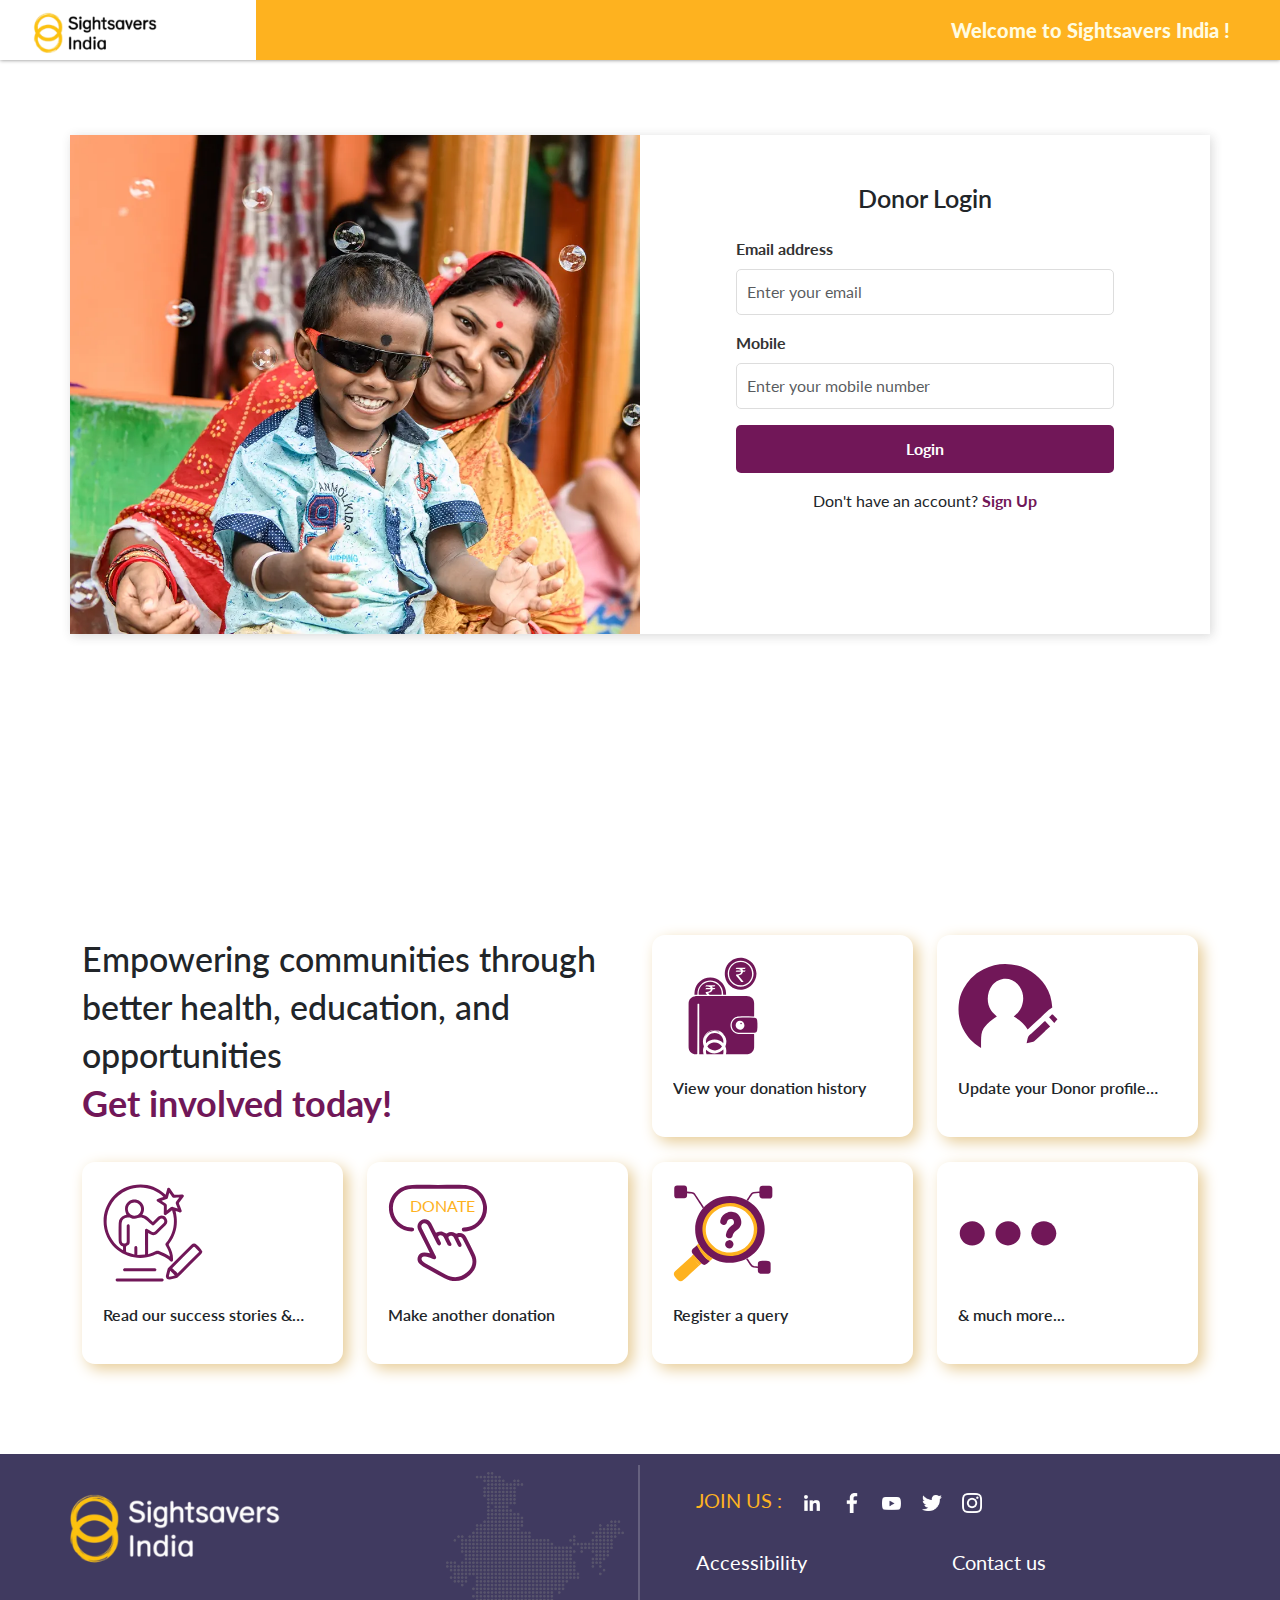
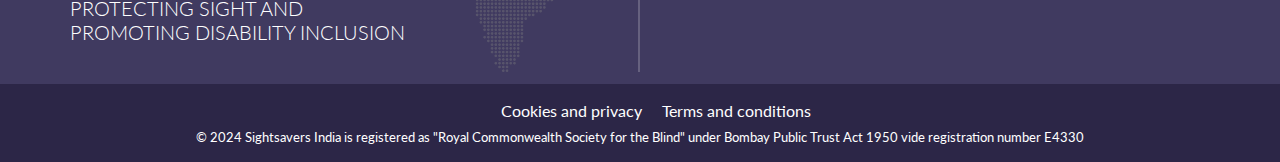
==== commit 4dca0e6d: "Update authPage.html" ====
--- a/authPage.html
+++ b/authPage.html
@@ -58,25 +58,45 @@
                         <div class="loginwrap">
                             <form id="loginForm">
                                 <h3 class="text-center mb-4">Donor Login </h3>
+                            
+                                <!-- Email Field -->
                                 <div class="mb-3">
                                     <label for="email" class="form-label">Email address</label>
                                     <input type="email" class="form-control" id="email" placeholder="Enter your email">
                                 </div>
+                            
+                                <!-- Mobile Field -->
                                 <div class="mb-3">
                                     <label for="mobile" class="form-label">Mobile</label>
-                                    <input type="text" class="form-control" id="mobile"
-                                        placeholder="Enter your mobile number">
-                                </div>
-                                <div class="mb-3">
-                                    <label for="otp" class="form-label">OTP</label>
-                                    <input type="text" class="form-control" id="otp" placeholder="Enter your OTP" maxlength="6" inputmode="numeric">
-                                </div>
-
-                                <div class="mb-3 form-check">
-                                    <input type="checkbox" class="form-check-input" id="rememberMe">
-                                    <label class="form-check-label" for="rememberMe">Remember Me</label>
-                                </div>
-                                <button type="submit" class="login-btn">Login</button>
+                                    <input type="text" class="form-control" id="mobile" placeholder="Enter your mobile number">
+                                </div>
+                            
+                                <!-- Login Button -->
+                                <button type="button" class="login-btn" id="showOtp">Login</button>
+                            
+                                <!-- OTP Section (Initially Hidden) -->
+                                <div id="otpSection" style="display: none;">
+                                    <div class="mb-3 mt-3">
+                                        <label for="otp" class="form-label">OTP</label>
+                                        <input type="text" class="form-control" id="otp" placeholder="Enter your OTP" maxlength="6" inputmode="numeric">
+                                    </div>
+                                    
+                                    <!-- Resend OTP -->
+                                    <div class="mb-3">
+                                        <a href="#" id="resendOtp" style="color: blue; cursor: pointer;">Resend OTP</a>
+                                    </div>
+                            
+                                    <!-- Remember Me Checkbox -->
+                                    <div class="mb-3 form-check">
+                                        <input type="checkbox" class="form-check-input" id="rememberMe">
+                                        <label class="form-check-label" for="rememberMe">Remember Me</label>
+                                    </div>
+                            
+                                    <!-- Final Login Button -->
+                                    <button type="submit" class="login-btn">Login</button>
+                                </div>
+                            
+                                <!-- Sign Up Link -->
                                 <div class="text-center mt-3">
                                     <p>Don't have an account? <a href="#" id="showSignup">Sign Up</a></p>
                                 </div>
@@ -99,12 +119,16 @@
                                     <input type="text" class="form-control" id="mobile"
                                         placeholder="Enter your mobile number">
                                 </div>
-                                <div class="mb-3">
-                                    <label for="otp" class="form-label">OTP</label>
-                                    <input type="text" class="form-control" id="otp" placeholder="Enter your OTP" maxlength="6" inputmode="numeric">
-                                </div>
-
-                                <button type="submit" class="login-btn">Register</button>
+                                <div id="signupOtpField" style="display: none;">
+                                    <div class="mb-3">
+                                        <label for="otp" class="form-label">OTP</label>
+                                        <input type="text" class="form-control" id="otp" placeholder="Enter your OTP" maxlength="6" inputmode="numeric">
+                                    </div>
+                                    <button type="button" id="resendOtpSignup" class="btn btn-link">Resend OTP</button>
+                                </div>
+
+                                <button type="button" id="signupNext" class="login-btn">Next</button>
+                                <button type="submit" id="signupSubmit" class="login-btn" style="display: none;">Register</button>
                                 <div class="text-center mt-3">
                                     <p>Already have an account? <a href="#" id="showLogin">Log in</a></p>
                                 </div>
@@ -490,6 +514,34 @@
     <script src="https://unpkg.com/swiper/swiper-bundle.min.js"></script>
     <!-- <script src="https://cdnjs.cloudflare.com/ajax/libs/aos/2.3.4/aos.js"></script> -->
     <script>
+        document.getElementById('showOtp').addEventListener('click', function() {
+            document.getElementById('otpSection').style.display = 'block';
+            document.getElementById('showOtp').style.display = 'none';
+        });
+    
+        document.getElementById('resendOtp').addEventListener('click', function() {
+            alert('OTP Resent Successfully!');
+        });
+    </script>
+    <script>
+        document.addEventListener("DOMContentLoaded", function () {
+            const signupNextBtn = document.getElementById("signupNext");
+            const signupSubmitBtn = document.getElementById("signupSubmit");
+            const signupOtpField = document.getElementById("signupOtpField");
+            const resendOtpSignup = document.getElementById("resendOtpSignup");
+    
+            signupNextBtn.addEventListener("click", function () {
+                signupOtpField.style.display = "block";
+                signupNextBtn.style.display = "none";
+                signupSubmitBtn.style.display = "block";
+            });
+    
+            resendOtpSignup.addEventListener("click", function () {
+                alert("OTP Resent Successfully!");
+            });
+        });
+    </script>
+    <script>
         document.addEventListener("DOMContentLoaded", function () {
             // Get references to the forms and buttons
             const loginForm = document.getElementById("loginForm");
@@ -511,9 +563,10 @@
                 signupForm.style.display = "none";
                 loginForm.style.display = "block";
             });
+            
         });
 
     </script>
 </body>
 
-</html>+</html>
